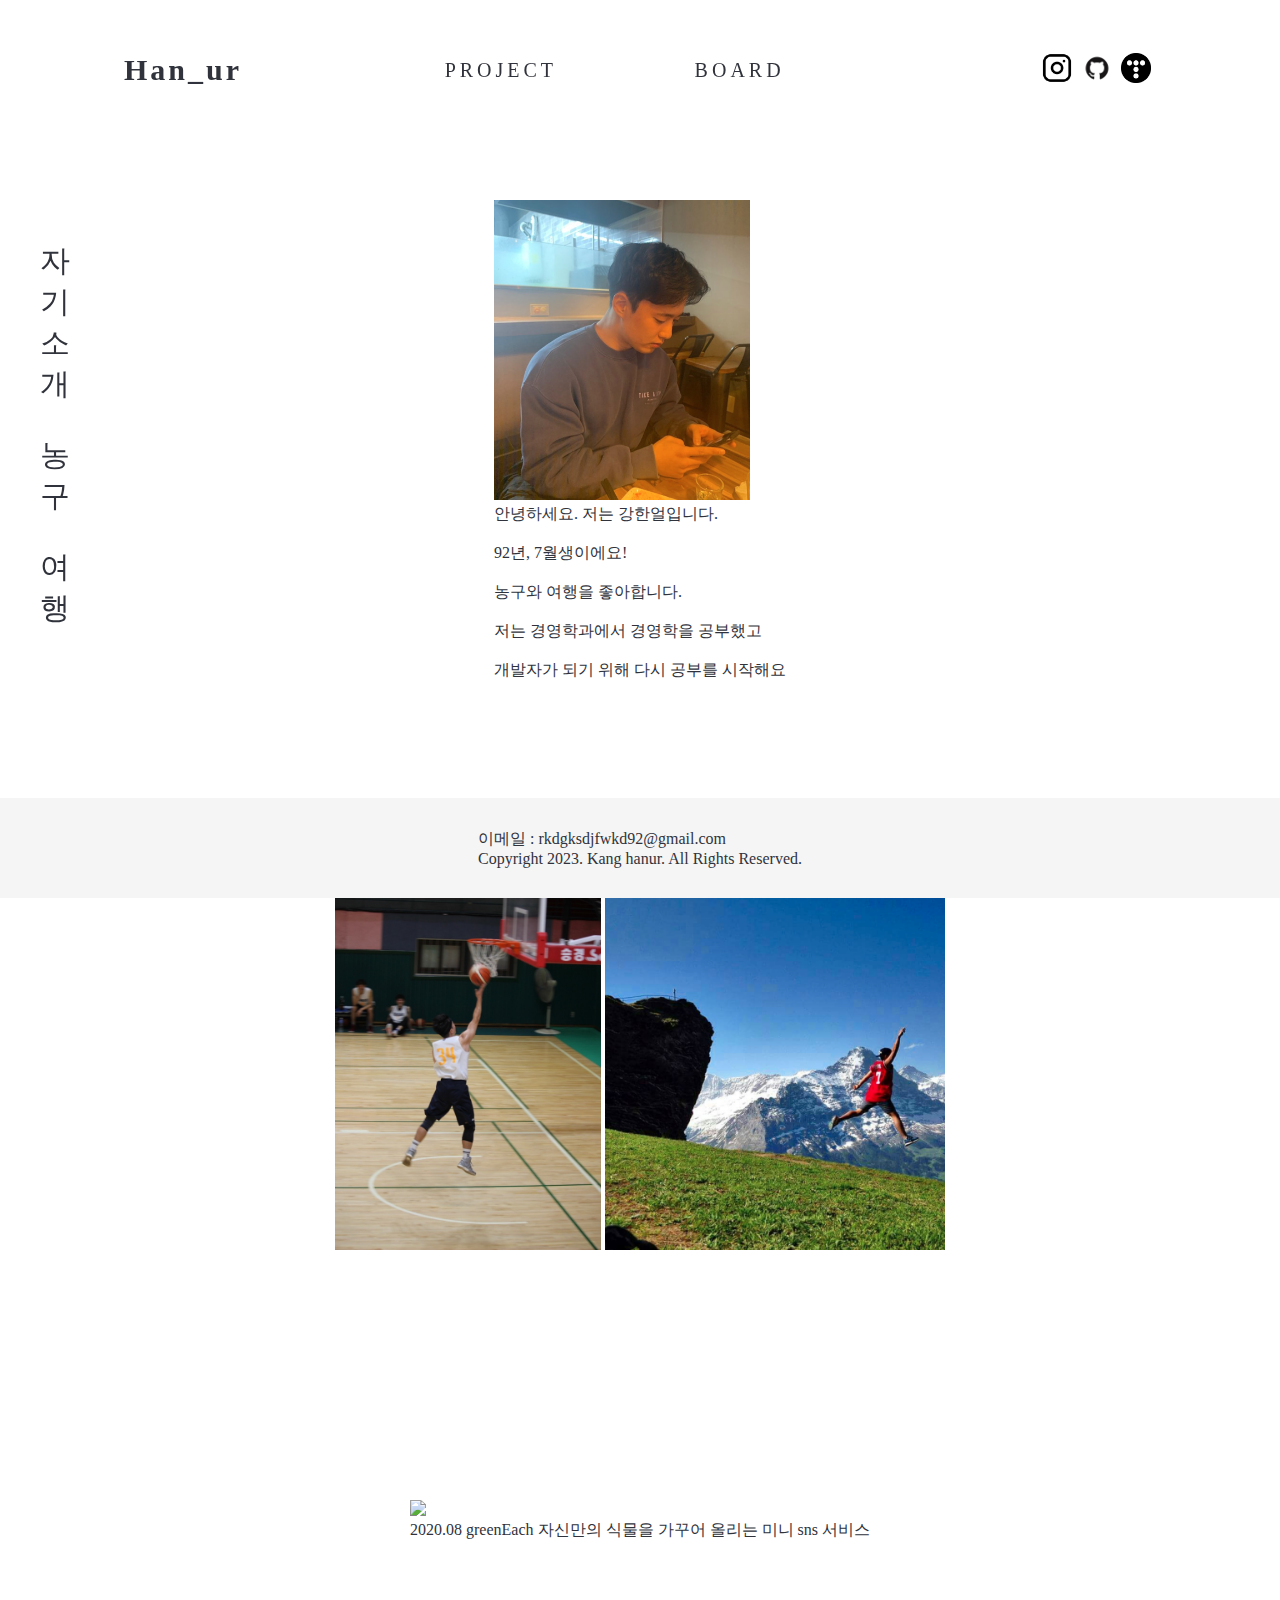
==== index.html @ b4149d93 "scrollFunc,addPics,header,footer" ====
<!DOCTYPE html>
<html lang="en">

<head>
    <link rel="stylesheet" href="./index.css">
    </link>
    <meta charset="UTF-8">
    <meta name="viewport" content="width=device-width, initial-scale=1.0">
    <title>Document</title>
</head>

<body>

    <header>
        <h1 id="logo"><a>Han_ur</a></h1>
        <nav id="nav_bar">
            <ul>
                <li> <a id="project" data-link="#project"> PROJECT </a></li>
                <!-- gif 삽입 -->
                <li><a id="board"  data-link="#board"> BOARD </a></li>
                <!-- crud기능 넣기 시도해보기 -->

                <!--social 아이콘 삽입-->
            </ul>
        </nav>
        <div id="social">
            <a href="https://www.instagram.com/han_ur92/"><img id="ig" src="/image/instagram.png"></img></a>
            <a href="https://github.com/hanur92"> <img id='git' src="/image/github.png"></img></a>
            <a href="https://hanur92.tistory.com/"><img id="tistory" src="/image/티스토리.png"></img></a>
        </div>
    </header>


    <aside id="sidebar">
        <ul>
            <li class="profile" >자기소개</li>
            <li class="basketball">농구</li>
            <li class="travel">여행</li>
            
        </ul>
    </aside>

    <main id="profile">
        <img id="profilePic" src="/image/profile.PNG">
        <p> 안녕하세요. 저는 강한얼입니다.</p>
        <br />
        <p>92년, 7월생이에요!</p>
        <br />
        <p>농구와 여행을 좋아합니다.</p>
        <br />
        <p>저는 경영학과에서 경영학을 공부했고</p>
        <br />
        <p>개발자가 되기 위해 다시 공부를 시작해요</p>
    </main>

    <main id="hobby">
        <img class="hobbyPic" src="/image/hobby.jpg"></img>
        <img class="hobbyPic" src="/image/travel.PNG"></img>
    </main>


    <main id="project">
        <img class="projectPic" src="/image/project.gif" ></img>
        <p> 2020.08 greenEach 자신만의 식물을 가꾸어 올리는 미니 sns 서비스</p>
        <br />
    </main>

    <!-- ------------------사이드바와 연결 project,board,social 진입시 진입금지 처리-------------------- -->


    <main id="project">
    </main>

    <main id="board">
        메인화면뭐로채우지 메인화면뭐로채우지
    </main>



    <footer>
        <div>
            <span>이메일 : rkdgksdjfwkd92@gmail.com</span><br />
            <span>Copyright 2023. Kang hanur. All Rights Reserved.</span>
        </div>
    </footer>


</body>
<script src="./index.js"></script>

</html>
---- index.css ----
* {
  margin: 0;
  box-sizing: border-box;
  list-style-type: none;
  text-decoration: none;
  color: #30333b;
}
body {
  width: 100%;
  display: flex;
  flex-direction: column;
  justify-content: center;
  align-items: center;
  font-family: "Spoqa Han Sans Neo", "sans-serif";
}
header {
  padding: 0 60px;
  font-family: "Schoolbell", cursive;
  width: 90%;
  height: 140px;
  /* max-width: 1200px; */
  display: flex;
  justify-content: space-between;
  align-items: center;
  position: fixed;
  top: 0;
}
#logo {
  font-size: 30px;
  letter-spacing: 0.1em;
  text-decoration: none;
  color: #000000;
}
#social {
  display: flex;
}
#ig {
  margin: 0.3em;
  width: 30px;
  height: 30px;
  object-fit: cover;
}
#tistory {
  margin: 0.3em;
  width: 30px;
  height: 30px;
  object-fit: cover;
}
#git {
  margin: 0.3em;
  width: 30px;
  height: 30px;
  object-fit: cover;
}
nav {
  width: 380px;
  transform: translateX(-45px);
}
nav ul {
  display: flex;
  justify-content: space-between;
  align-items: center;
  font-size: 20px;
  letter-spacing: 0.2em;
}

aside {
  /* background-color: sandybrown; */
  /* opacity: 50%; */
  width: 50px;
  height: 100vh;
  position: fixed;
  top: 0;
  left: 0;
  display: flex;
  align-items: center;
}
aside ul li {
  /* cursor: pointer; */
  font-size: 30px;
  margin-bottom: 30px;
}

aside ul li:hover {
  transform: scale(1.3);
}

main {
  margin-top: 200px;
  height: 50vh;
  /* bottom: 200vh; */
  /* display:flexbox; */
  /* justify-content: center; */
  align-items: center;
}
#profilePic {
  object-fit: cover;
  height: 300px;
}
.projectPic {
  object-fit: cover;
  height: 300px;
}
.hobbyPic {
  object-fit: cover;
  height: 400px;
}
footer {
  width: 100%;
  background-color: #f5f5f5;
  height: 100px;
  bottom: 0.1em;
  display: flex;
  flex-direction: column;
  justify-content: center;
  align-items: center;
  position: fixed;
}
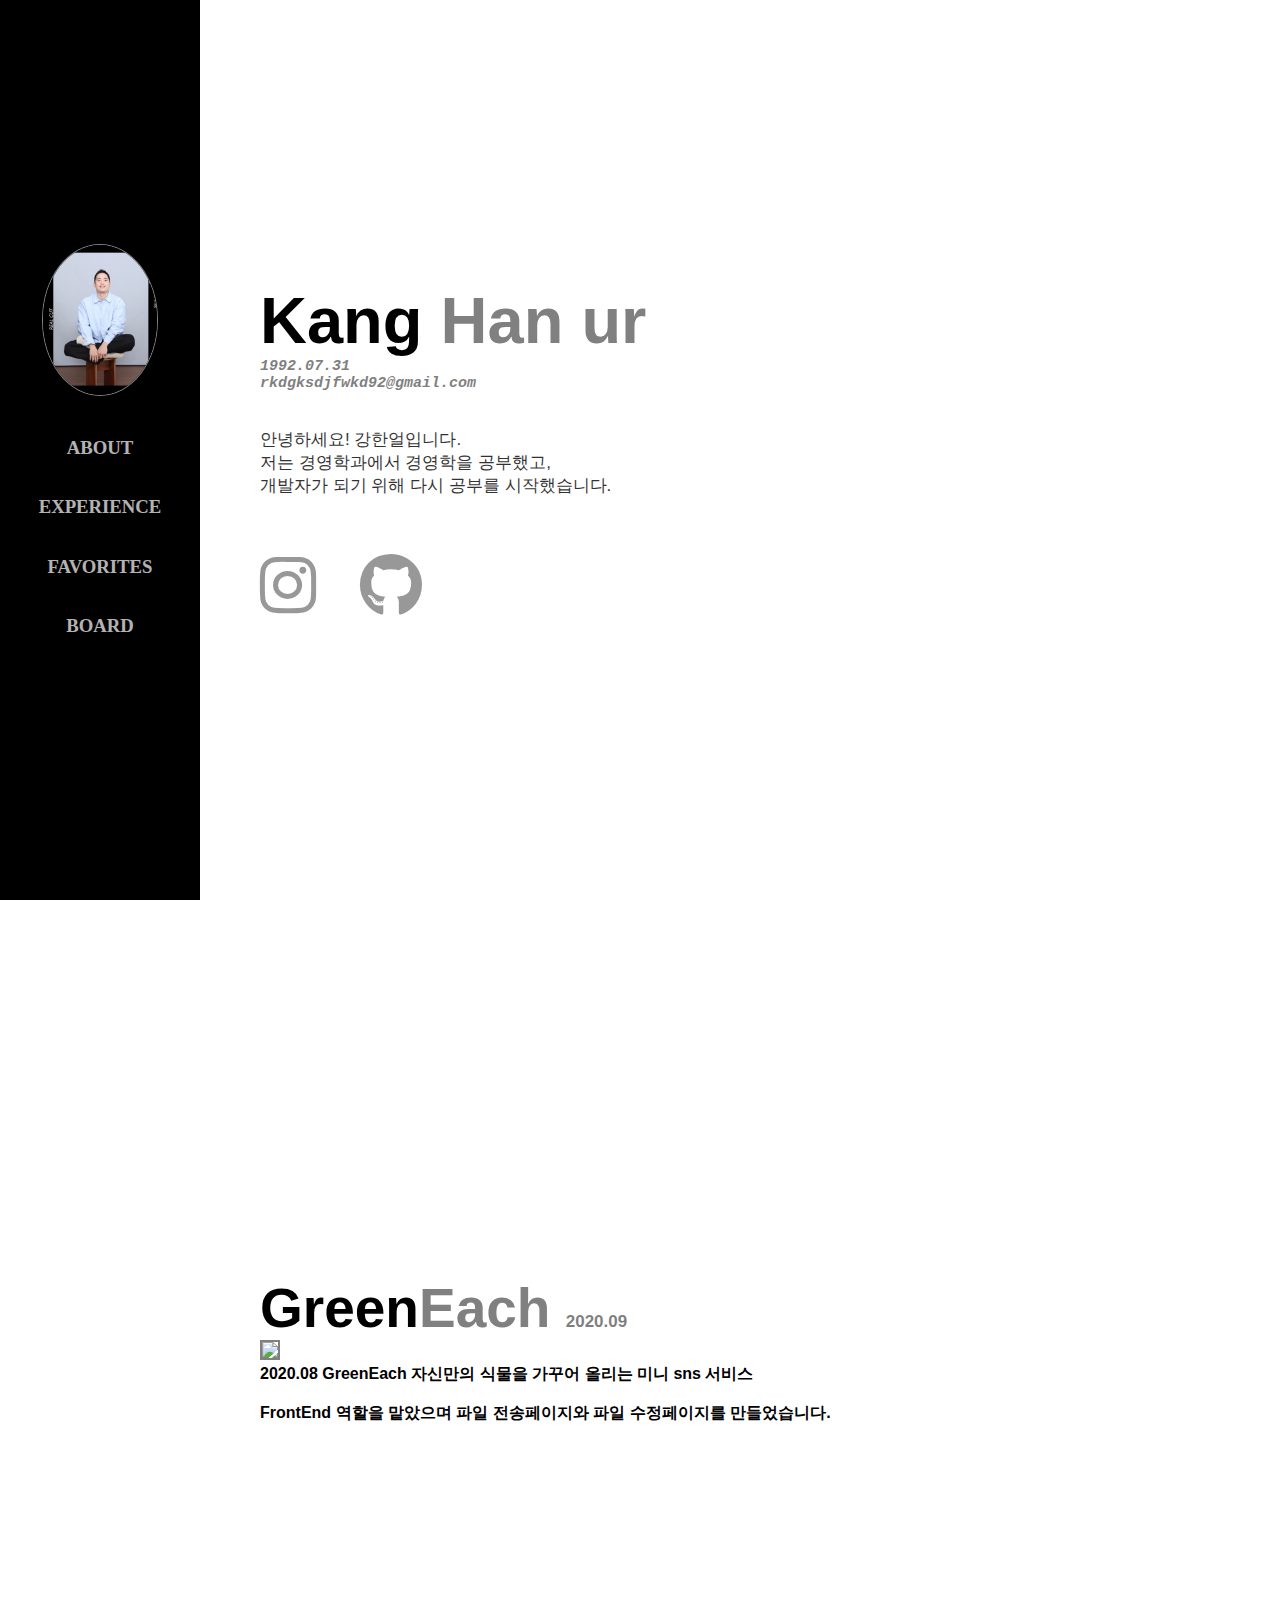
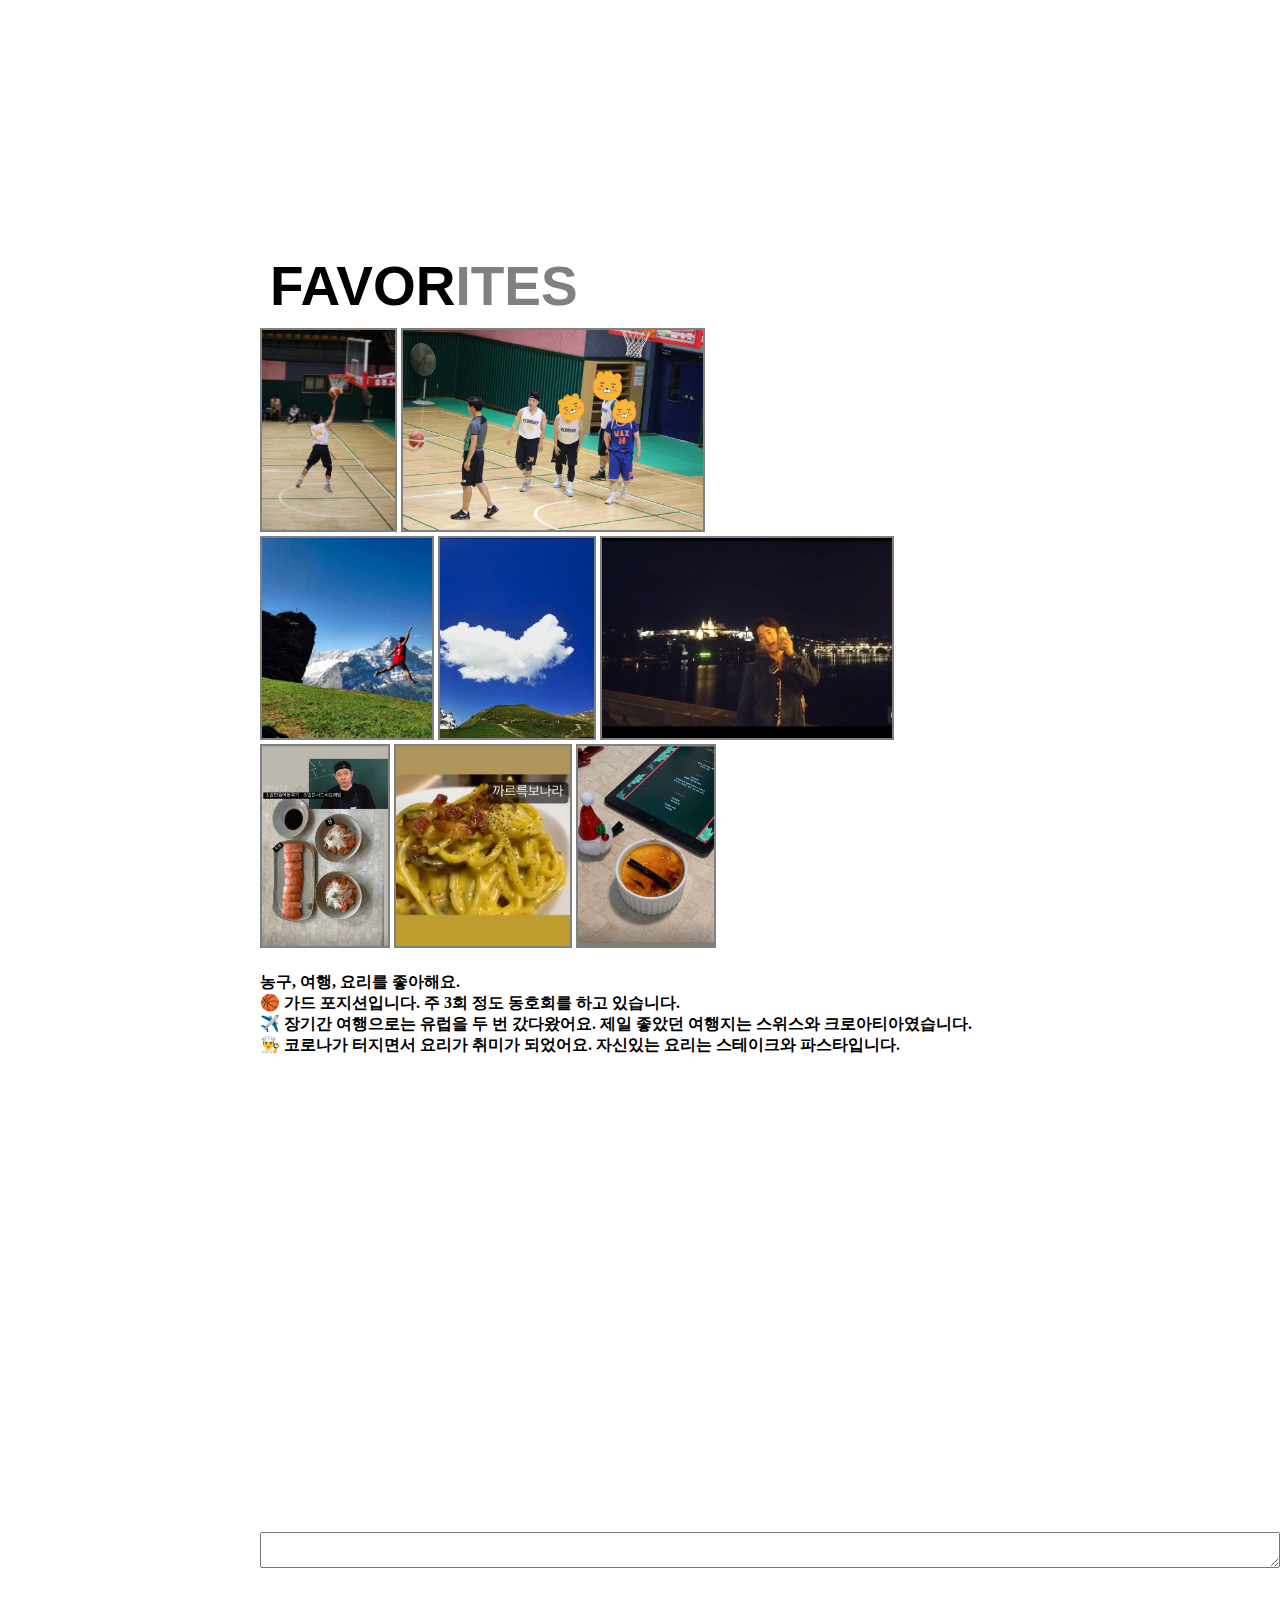
==== commit 197b378c: "처음부터다시" ====
--- a/index.html
+++ b/index.html
@@ -1,91 +1,111 @@
 <!DOCTYPE html>
-<html lang="en">
-
-<head>
-    <link rel="stylesheet" href="./index.css">
-    </link>
-    <meta charset="UTF-8">
-    <meta name="viewport" content="width=device-width, initial-scale=1.0">
-    <title>Document</title>
-</head>
-
-<body>
-
-    <header>
-        <h1 id="logo"><a>Han_ur</a></h1>
-        <nav id="nav_bar">
-            <ul>
-                <li> <a id="project" data-link="#project"> PROJECT </a></li>
-                <!-- gif 삽입 -->
-                <li><a id="board"  data-link="#board"> BOARD </a></li>
-                <!-- crud기능 넣기 시도해보기 -->
-
-                <!--social 아이콘 삽입-->
-            </ul>
-        </nav>
-        <div id="social">
-            <a href="https://www.instagram.com/han_ur92/"><img id="ig" src="/image/instagram.png"></img></a>
-            <a href="https://github.com/hanur92"> <img id='git' src="/image/github.png"></img></a>
-            <a href="https://hanur92.tistory.com/"><img id="tistory" src="/image/티스토리.png"></img></a>
-        </div>
-    </header>
+<html>
+  <head>
+    <meta charset="utf-8">
+    <!-- CSS 파일 연결 -->
+    <link rel="stylesheet" href="index.css">
+    <!-- 폰트 연결-->
+    <link rel="stylesheet" href="https://cdnjs.cloudflare.com/ajax/libs/font-awesome/6.1.1/css/all.min.css">
+     <link href="https://fonts.googleapis.com/css?family=Muli:400,400i,800,800i" rel="stylesheet">
+    <title>About</title>
+  </head>
 
 
-    <aside id="sidebar">
-        <ul>
-            <li class="profile" >자기소개</li>
-            <li class="basketball">농구</li>
-            <li class="travel">여행</li>
-            
-        </ul>
-    </aside>
+  <body>
+    <header>
+    </header>
+      <nav class="menu-bar">
+        <div class = "index">
+          <!-- 프로필 이미지 -->
+          <div class = "img">
+            <img id="porfile-img" src ="./image/profile.jpg">
+          </div>
+          <br>
+          <!-- 목차 내용 -->
+          <h3 class="click">ABOUT</h3>
+          <h3 class="click">EXPERIENCE</h3>
+          <h3 class="click">FAVORITES</h3>
+          <h3 class="click">BOARD</h3>
+        </div>
+      </nav>
 
-    <main id="profile">
-        <img id="profilePic" src="/image/profile.PNG">
-        <p> 안녕하세요. 저는 강한얼입니다.</p>
-        <br />
-        <p>92년, 7월생이에요!</p>
-        <br />
-        <p>농구와 여행을 좋아합니다.</p>
-        <br />
-        <p>저는 경영학과에서 경영학을 공부했고</p>
-        <br />
-        <p>개발자가 되기 위해 다시 공부를 시작해요</p>
-    </main>
+      <section class="about">
+        <!-- 이름 -->
+        <header class="name">
+          <p><span>Kang</span>&nbsp<span style="color: gray;">Han ur</span></p>
+          <!-- 연락처 -->
+          <div class="contacts">
+            <p>1992.07.31</p>
+            <p>rkdgksdjfwkd92@gmail.com</p>
+          </div>
+        </header>
+        <br><br>
+        <!-- 소개글 -->
+        <article class="main-introduction">
+          <p>안녕하세요! 강한얼입니다.<br>
+            저는 경영학과에서 경영학을 공부했고,<br> 
+            개발자가 되기 위해 다시 공부를 시작했습니다.</p>
+          <br>
+          
+        </article>
+        <br><br>
+        <!-- SNS 픽토그램 -->
+        <footer class="sns-pictogram">
+          <a href='https://instagram.com/han_ur92'><i class="fa-brands fa-instagram fa-4x"></i></a>
+          <a href="https://github.com/hanur92"><i class="fa-brands fa-github fa-4x"></i></a>
+        </footer>
+      </section>
 
-    <main id="hobby">
-        <img class="hobbyPic" src="/image/hobby.jpg"></img>
-        <img class="hobbyPic" src="/image/travel.PNG"></img>
-    </main>
+      <section class="experience">
+        <!-- 상단 텍스트 & 사진 -->
+        <div class="contents1">
+          <p class="title"><span>Green</span><span style="color: gray;">Each</span>&nbsp<span class="year">2020.09</span></p>
+          <img src="/image/project.gif"></img>
+          <p class="comment"> 2020.08 GreenEach 자신만의 식물을 가꾸어 올리는 미니 sns 서비스</p>
+          <br/>
+          <p class="comment">FrontEnd 역할을 맡았으며 파일 전송페이지와 파일 수정페이지를 만들었습니다.</p>
+         
+        </div>
+        <!-- 하단 텍스트 & 사진 -->
+       
+      </section>
 
-
-    <main id="project">
-        <img class="projectPic" src="/image/project.gif" ></img>
-        <p> 2020.08 greenEach 자신만의 식물을 가꾸어 올리는 미니 sns 서비스</p>
-        <br />
-    </main>
-
-    <!-- ------------------사이드바와 연결 project,board,social 진입시 진입금지 처리-------------------- -->
-
-
-    <main id="project">
-    </main>
-
-    <main id="board">
-        메인화면뭐로채우지 메인화면뭐로채우지
-    </main>
-
-
-
-    <footer>
-        <div>
-            <span>이메일 : rkdgksdjfwkd92@gmail.com</span><br />
-            <span>Copyright 2023. Kang hanur. All Rights Reserved.</span>
-        </div>
-    </footer>
-
-
-</body>
-<script src="./index.js"></script>
-
-</html>+     
+      <section class="favorites">
+        <header>
+        <!-- 제목 -->
+        <p style="margin: 10px;" class="whatilove-text">FAVOR<span style="color: gray;">ITES</span><p>
+        </header>
+        <article>
+          <!-- 이미지 -->
+          <div class="whatilove-img">
+            <img src="/image/hobby.jpg">
+            <img src="/image/hobby1.jpg">
+            <br>
+            <img src="/image/travel.PNG">
+            <img src="/image/travel1.PNG">
+            <img src="/image/travel2.PNG">
+            <br>
+            <img src="/image/food1.PNG">
+            <img src="/image/food2.PNG">
+            <img src="/image/food3.PNG">
+          </div>
+          <!-- 코멘트 -->
+          <p class="comment">농구, 여행, 요리를 좋아해요.
+            <br/>
+            🏀 가드 포지션입니다. 주 3회 정도 동호회를 하고 있습니다.
+            <br/>
+            ✈️ 장기간 여행으로는 유럽을 두 번 갔다왔어요. 제일 좋았던 여행지는 스위스와 크로아티아였습니다.
+            <br/>
+            👨‍🍳 코로나가 터지면서 요리가 취미가 되었어요. 자신있는 요리는 스테이크와 파스타입니다.
+            <br/>
+          </p>
+        </article>
+      </section>
+      <section class="board">
+        <textarea form=""></textarea>
+      </section>
+      <!-- js 파일 연결 -->
+      <script type="text/javascript" src="index.js"></script>
+  </body>
+</html>
--- a/index.css
+++ b/index.css
@@ -1,118 +1,160 @@
-* {
+body {
   margin: 0;
-  box-sizing: border-box;
-  list-style-type: none;
+}
+
+/* 프로필 이미지 */
+.img {
+  justify-content: center;
+}
+#porfile-img {
+  transition: all 0.5s ease-in-out;
+  /* object-fit: cover; */
+  
+  height: 150px;
+border: 1px solid gray;
+transform: scale(1); /* 이미지 사이즈 고정 */
+border-radius: 100%
+}
+
+.menu-bar {
+  position: fixed;
+  border: 0;
+  background-color: rgb(0, 0, 0);
+  display: block;
+  width: 200px;
+  height: 100vh;
+  display: flex;
+  align-items: center;
+  justify-content: center;
+}
+
+.index {
+  text-align: center;
+  display: flex;
+  flex-direction: column;
+}
+/* 목차 */
+.index h3 {
+  color: white;
+  opacity: 0.7;
   text-decoration: none;
-  color: #30333b;
+  cursor: pointer;
 }
-body {
-  width: 100%;
+/* 목차 각 항목 반응형 커서 */
+.index h3:hover {
+  font-size: 1.1em;
+  opacity: 1;
+  text-shadow: 0.7px 0.7px 0.7px #000;
+}
+section {
+  margin-left: 260px;
+  height: 100vh;
   display: flex;
   flex-direction: column;
   justify-content: center;
-  align-items: center;
-  font-family: "Spoqa Han Sans Neo", "sans-serif";
 }
-header {
-  padding: 0 60px;
-  font-family: "Schoolbell", cursive;
-  width: 90%;
-  height: 140px;
-  /* max-width: 1200px; */
-  display: flex;
-  justify-content: space-between;
-  align-items: center;
-  position: fixed;
-  top: 0;
-}
-#logo {
-  font-size: 30px;
-  letter-spacing: 0.1em;
-  text-decoration: none;
-  color: #000000;
-}
-#social {
-  display: flex;
-}
-#ig {
-  margin: 0.3em;
-  width: 30px;
-  height: 30px;
-  object-fit: cover;
-}
-#tistory {
-  margin: 0.3em;
-  width: 30px;
-  height: 30px;
-  object-fit: cover;
-}
-#git {
-  margin: 0.3em;
-  width: 30px;
-  height: 30px;
-  object-fit: cover;
-}
-nav {
-  width: 380px;
-  transform: translateX(-45px);
-}
-nav ul {
-  display: flex;
-  justify-content: space-between;
-  align-items: center;
-  font-size: 20px;
-  letter-spacing: 0.2em;
+p {
+  margin: 0;
 }
 
-aside {
-  /* background-color: sandybrown; */
-  /* opacity: 50%; */
-  width: 50px;
-  height: 100vh;
-  position: fixed;
-  top: 0;
-  left: 0;
-  display: flex;
+
+/* ABOUT part*/
+
+.name {
+  font-size: 65px;
+  font-weight: 900;
+  font-family: 'Oswald', sans-serif;
+}
+.contacts {
+  font-size: 15px;
+  opacity: 0.5;
+  font-family: 'Roboto Mono', monospace;
+  font-style: italic;
+}
+.main-introduction {
+  font-size: 17px;
+  font-family: 'Noto Sans KR', sans-serif;
+  opacity: 0.8;
+}
+/* sns 픽토그램 */
+.fa-brands {
+  color: black;
+  opacity: 0.4
+}
+.fa-solid {
+  color: black;
+  opacity: 0.4
+}
+.sns-pictogram i {
+  margin-right: 40px;
+}
+/*픽토그램 반응형 커서*/
+footer i:hover {
+  transform: translate(0, -3px);
+}
+
+
+/* EXPERIENCE part */
+
+.experience img {
+  
+  border: 2px;
+  border-style: solid;
+  border-color: gray;
+  
+  transition: all 0.5s ease-in-out;
+  object-fit: cover;
+  height: 200px;
+}
+/* 커서 올릴 시 이미지 크게(모든 이미지 파일에 적용) */
+img:hover {
+  transform: scale(1.7);
+  z-index: 1;
   align-items: center;
 }
-aside ul li {
-  /* cursor: pointer; */
-  font-size: 30px;
-  margin-bottom: 30px;
+.experience p{
+  font-size: 55px;
+  font-weight: 700;
+  font-family: 'Oswald', sans-serif;
+}
+/* for layout */
+.contents1 {
+  width: 700px;
+}
+ 
+/* 일한 기간 */
+.year {
+  font-family: 'Oswald', sans-serif;
+  font-size: 17px;
+  opacity: 0.5;
 }
 
-aside ul li:hover {
-  transform: scale(1.3);
+
+ 
+
+/* INTERESTS part */
+.whatilove-text {
+  font-size: 55px;
+  font-weight: 700;
+  font-family: 'Oswald', sans-serif;
 }
-
-main {
-  margin-top: 200px;
-  height: 50vh;
-  /* bottom: 200vh; */
-  /* display:flexbox; */
-  /* justify-content: center; */
-  align-items: center;
+.whatilove-img {
+  margin-bottom: 20px;
+  
 }
-#profilePic {
+.whatilove-img img {
   object-fit: cover;
-  height: 300px;
+  height: 200px;
+  transition: all 0.5s ease-in-out;
+  border: 2px;
+  border-style: solid;
+  border-color: gray;
 }
-.projectPic {
-  object-fit: cover;
-  height: 300px;
+/* 하단 코멘트 */
+.favorites .comment {
+  font-size: 16px;
+  font-weight: bold;
 }
-.hobbyPic {
-  object-fit: cover;
-  height: 400px;
-}
-footer {
-  width: 100%;
-  background-color: #f5f5f5;
-  height: 100px;
-  bottom: 0.1em;
-  display: flex;
-  flex-direction: column;
-  justify-content: center;
-  align-items: center;
-  position: fixed;
-}
+.experience .comment {
+  font-size: 16px;
+}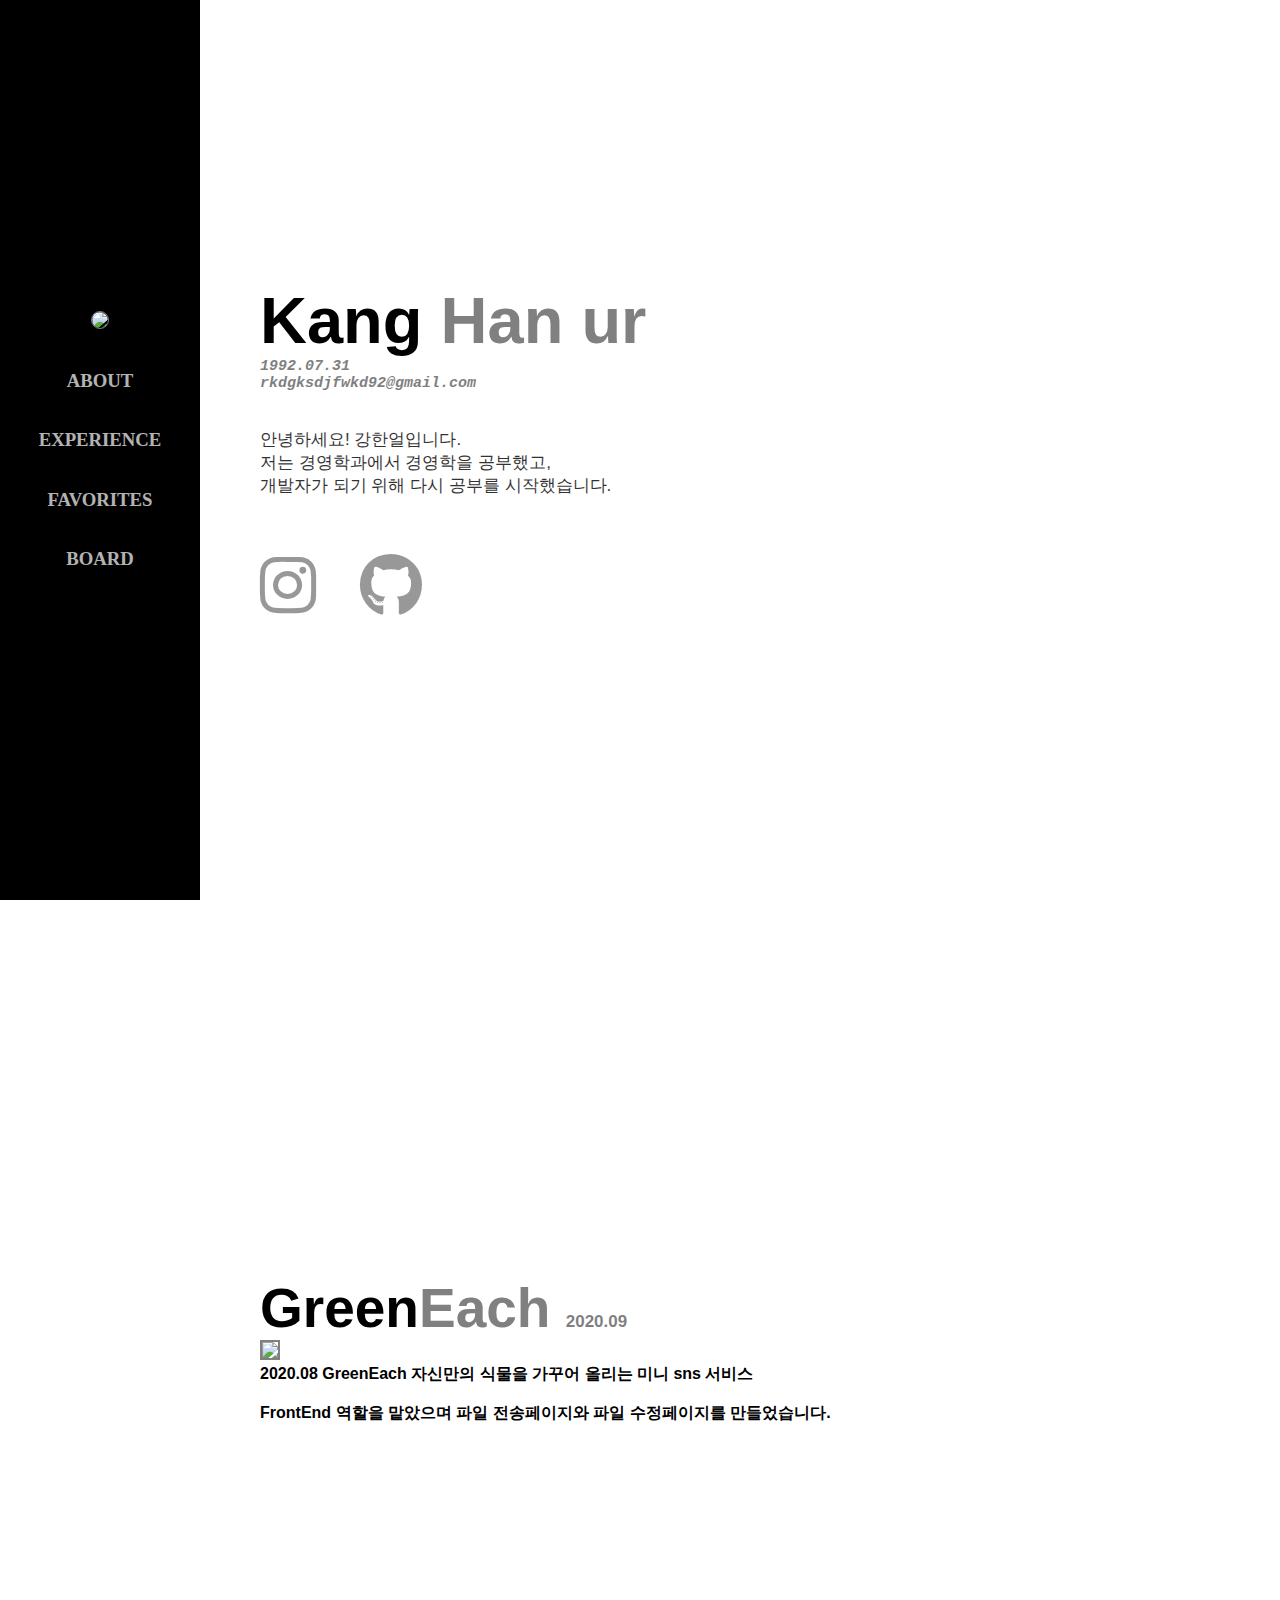
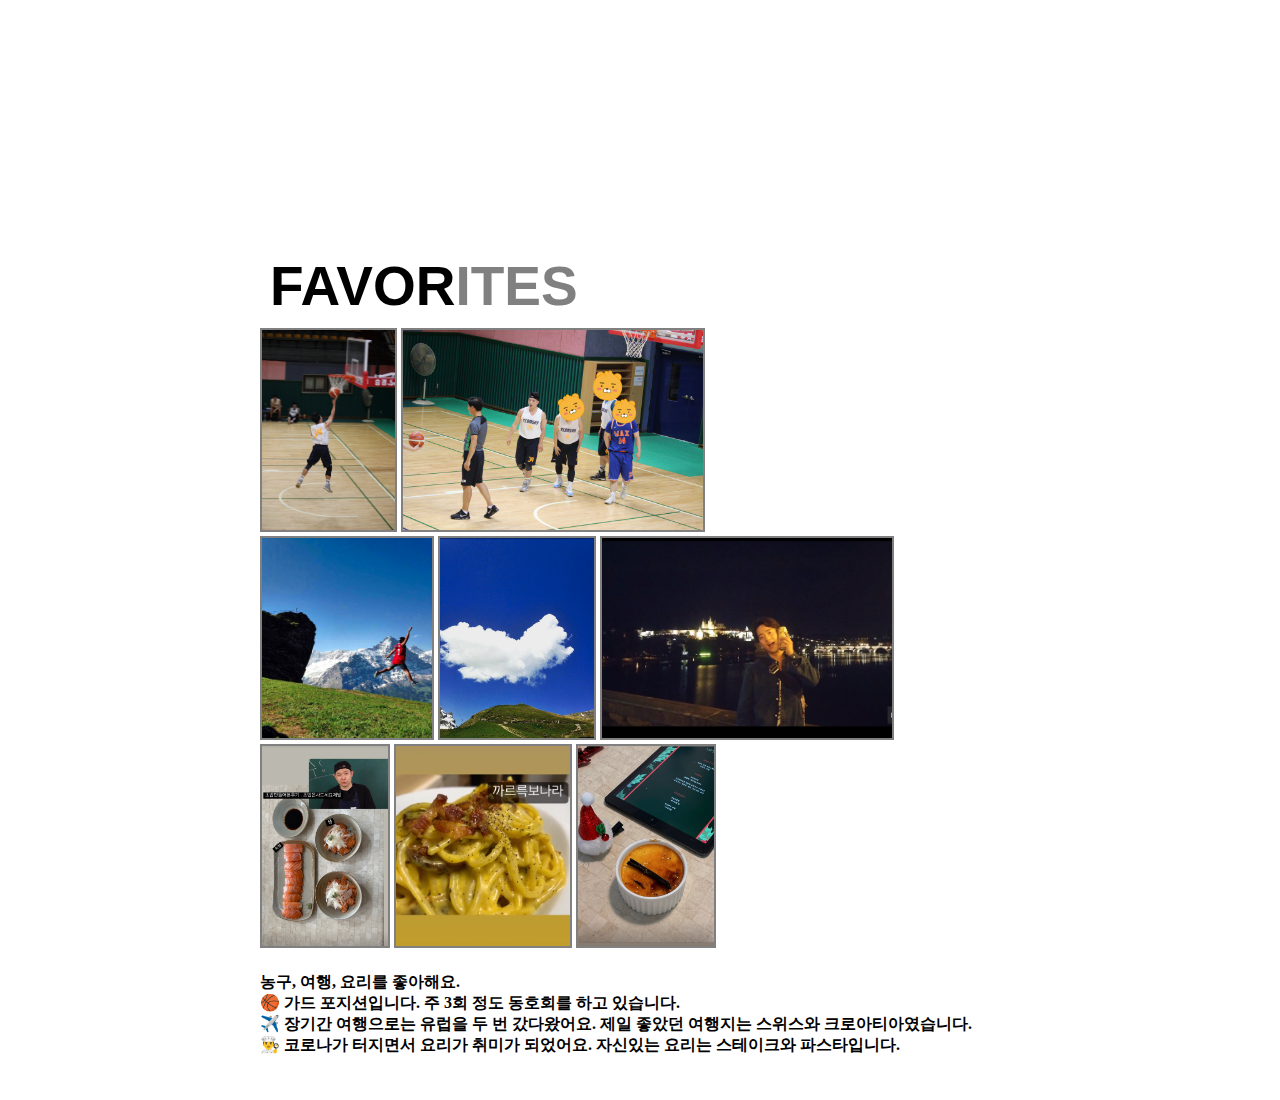
==== commit e2709311: "CRcomplete" ====
--- a/index.html
+++ b/index.html
@@ -1,111 +1,112 @@
 <!DOCTYPE html>
 <html>
-  <head>
-    <meta charset="utf-8">
-    <!-- CSS 파일 연결 -->
-    <link rel="stylesheet" href="index.css">
-    <!-- 폰트 연결-->
-    <link rel="stylesheet" href="https://cdnjs.cloudflare.com/ajax/libs/font-awesome/6.1.1/css/all.min.css">
-     <link href="https://fonts.googleapis.com/css?family=Muli:400,400i,800,800i" rel="stylesheet">
-    <title>About</title>
-  </head>
+
+<head>
+  <meta charset="utf-8">
+  <!-- CSS 파일 연결 -->
+  <link rel="stylesheet" href="index.css">
+  <!-- 폰트 연결-->
+  <link rel="stylesheet" href="https://cdnjs.cloudflare.com/ajax/libs/font-awesome/6.1.1/css/all.min.css">
+  <link href="https://fonts.googleapis.com/css?family=Muli:400,400i,800,800i" rel="stylesheet">
+  <title>About</title>
+</head>
 
 
-  <body>
+<body>
+  <header>
+  </header>
+  <nav class="menu-bar">
+    <div class="index">
+      <!-- 프로필 이미지 -->
+      <div class="img">
+        <img id="porfile-img" src="./image/profile.png">
+      </div>
+      <br>
+      <!-- 목차 내용 -->
+      <h3 class="click">ABOUT</h3>
+      <h3 class="click">EXPERIENCE</h3>
+      <h3 class="click">FAVORITES</h3>
+      <h3 class="click"><a id='boardBtn'href="./write.html">BOARD</a></h3>
+    </div>
+  </nav>
+
+  <section class="about">
+    <!-- 이름 -->
+    <header class="name">
+      <p><span>Kang</span>&nbsp<span style="color: gray;">Han ur</span></p>
+      <!-- 연락처 -->
+      <div class="contacts">
+        <p>1992.07.31</p>
+        <p>rkdgksdjfwkd92@gmail.com</p>
+      </div>
+    </header>
+    <br><br>
+    <!-- 소개글 -->
+    <article class="main-introduction">
+      <p>안녕하세요! 강한얼입니다.<br>
+        저는 경영학과에서 경영학을 공부했고,<br>
+        개발자가 되기 위해 다시 공부를 시작했습니다.</p>
+      <br>
+
+    </article>
+    <br><br>
+    <!-- SNS 픽토그램 -->
+    <footer class="sns-pictogram">
+      <a href='https://instagram.com/han_ur92'><i class="fa-brands fa-instagram fa-4x"></i></a>
+      <a href="https://github.com/hanur92"><i class="fa-brands fa-github fa-4x"></i></a>
+    </footer>
+  </section>
+
+  <section class="experience">
+    <!-- 상단 텍스트 & 사진 -->
+    <div class="contents1">
+      <p class="title"><span>Green</span><span style="color: gray;">Each</span>&nbsp<span class="year">2020.09</span>
+      </p>
+      <img src="/image/project.gif"></img>
+      <p class="comment"> 2020.08 GreenEach 자신만의 식물을 가꾸어 올리는 미니 sns 서비스</p>
+      <br />
+      <p class="comment">FrontEnd 역할을 맡았으며 파일 전송페이지와 파일 수정페이지를 만들었습니다.</p>
+
+    </div>
+    <!-- 하단 텍스트 & 사진 -->
+
+  </section>
+
+
+  <section class="favorites">
     <header>
+      <!-- 제목 -->
+      <p style="margin: 10px;" class="whatilove-text">FAVOR<span style="color: gray;">ITES</span>
+      <p>
     </header>
-      <nav class="menu-bar">
-        <div class = "index">
-          <!-- 프로필 이미지 -->
-          <div class = "img">
-            <img id="porfile-img" src ="./image/profile.jpg">
-          </div>
-          <br>
-          <!-- 목차 내용 -->
-          <h3 class="click">ABOUT</h3>
-          <h3 class="click">EXPERIENCE</h3>
-          <h3 class="click">FAVORITES</h3>
-          <h3 class="click">BOARD</h3>
-        </div>
-      </nav>
+    <article>
+      <!-- 이미지 -->
+      <div class="whatilove-img">
+        <img src="/image/hobby.jpg">
+        <img src="/image/hobby1.jpg">
+        <br>
+        <img src="/image/travel.PNG">
+        <img src="/image/travel1.PNG">
+        <img src="/image/travel2.PNG">
+        <br>
+        <img src="/image/food1.PNG">
+        <img src="/image/food2.PNG">
+        <img src="/image/food3.PNG">
+      </div>
+      <!-- 코멘트 -->
+      <p class="comment">농구, 여행, 요리를 좋아해요.
+        <br />
+        🏀 가드 포지션입니다. 주 3회 정도 동호회를 하고 있습니다.
+        <br />
+        ✈️ 장기간 여행으로는 유럽을 두 번 갔다왔어요. 제일 좋았던 여행지는 스위스와 크로아티아였습니다.
+        <br />
+        👨‍🍳 코로나가 터지면서 요리가 취미가 되었어요. 자신있는 요리는 스테이크와 파스타입니다.
+        <br />
+      </p>
+    </article>
+  </section>
+   
+  <script type="text/javascript" src="index.js"></script>
+</body>
 
-      <section class="about">
-        <!-- 이름 -->
-        <header class="name">
-          <p><span>Kang</span>&nbsp<span style="color: gray;">Han ur</span></p>
-          <!-- 연락처 -->
-          <div class="contacts">
-            <p>1992.07.31</p>
-            <p>rkdgksdjfwkd92@gmail.com</p>
-          </div>
-        </header>
-        <br><br>
-        <!-- 소개글 -->
-        <article class="main-introduction">
-          <p>안녕하세요! 강한얼입니다.<br>
-            저는 경영학과에서 경영학을 공부했고,<br> 
-            개발자가 되기 위해 다시 공부를 시작했습니다.</p>
-          <br>
-          
-        </article>
-        <br><br>
-        <!-- SNS 픽토그램 -->
-        <footer class="sns-pictogram">
-          <a href='https://instagram.com/han_ur92'><i class="fa-brands fa-instagram fa-4x"></i></a>
-          <a href="https://github.com/hanur92"><i class="fa-brands fa-github fa-4x"></i></a>
-        </footer>
-      </section>
-
-      <section class="experience">
-        <!-- 상단 텍스트 & 사진 -->
-        <div class="contents1">
-          <p class="title"><span>Green</span><span style="color: gray;">Each</span>&nbsp<span class="year">2020.09</span></p>
-          <img src="/image/project.gif"></img>
-          <p class="comment"> 2020.08 GreenEach 자신만의 식물을 가꾸어 올리는 미니 sns 서비스</p>
-          <br/>
-          <p class="comment">FrontEnd 역할을 맡았으며 파일 전송페이지와 파일 수정페이지를 만들었습니다.</p>
-         
-        </div>
-        <!-- 하단 텍스트 & 사진 -->
-       
-      </section>
-
-     
-      <section class="favorites">
-        <header>
-        <!-- 제목 -->
-        <p style="margin: 10px;" class="whatilove-text">FAVOR<span style="color: gray;">ITES</span><p>
-        </header>
-        <article>
-          <!-- 이미지 -->
-          <div class="whatilove-img">
-            <img src="/image/hobby.jpg">
-            <img src="/image/hobby1.jpg">
-            <br>
-            <img src="/image/travel.PNG">
-            <img src="/image/travel1.PNG">
-            <img src="/image/travel2.PNG">
-            <br>
-            <img src="/image/food1.PNG">
-            <img src="/image/food2.PNG">
-            <img src="/image/food3.PNG">
-          </div>
-          <!-- 코멘트 -->
-          <p class="comment">농구, 여행, 요리를 좋아해요.
-            <br/>
-            🏀 가드 포지션입니다. 주 3회 정도 동호회를 하고 있습니다.
-            <br/>
-            ✈️ 장기간 여행으로는 유럽을 두 번 갔다왔어요. 제일 좋았던 여행지는 스위스와 크로아티아였습니다.
-            <br/>
-            👨‍🍳 코로나가 터지면서 요리가 취미가 되었어요. 자신있는 요리는 스테이크와 파스타입니다.
-            <br/>
-          </p>
-        </article>
-      </section>
-      <section class="board">
-        <textarea form=""></textarea>
-      </section>
-      <!-- js 파일 연결 -->
-      <script type="text/javascript" src="index.js"></script>
-  </body>
-</html>
+</html>--- a/index.css
+++ b/index.css
@@ -10,14 +10,14 @@
   transition: all 0.5s ease-in-out;
   /* object-fit: cover; */
   
-  height: 150px;
+height: 150px;
 border: 1px solid gray;
 transform: scale(1); /* 이미지 사이즈 고정 */
 border-radius: 100%
 }
 
 .menu-bar {
-  position: fixed;
+  position:  fixed;
   border: 0;
   background-color: rgb(0, 0, 0);
   display: block;
@@ -39,6 +39,10 @@
   opacity: 0.7;
   text-decoration: none;
   cursor: pointer;
+}
+#boardBtn{
+  text-decoration-line: none;
+  color: white;
 }
 /* 목차 각 항목 반응형 커서 */
 .index h3:hover {
@@ -157,4 +161,6 @@
 }
 .experience .comment {
   font-size: 16px;
-}+}
+
+ 